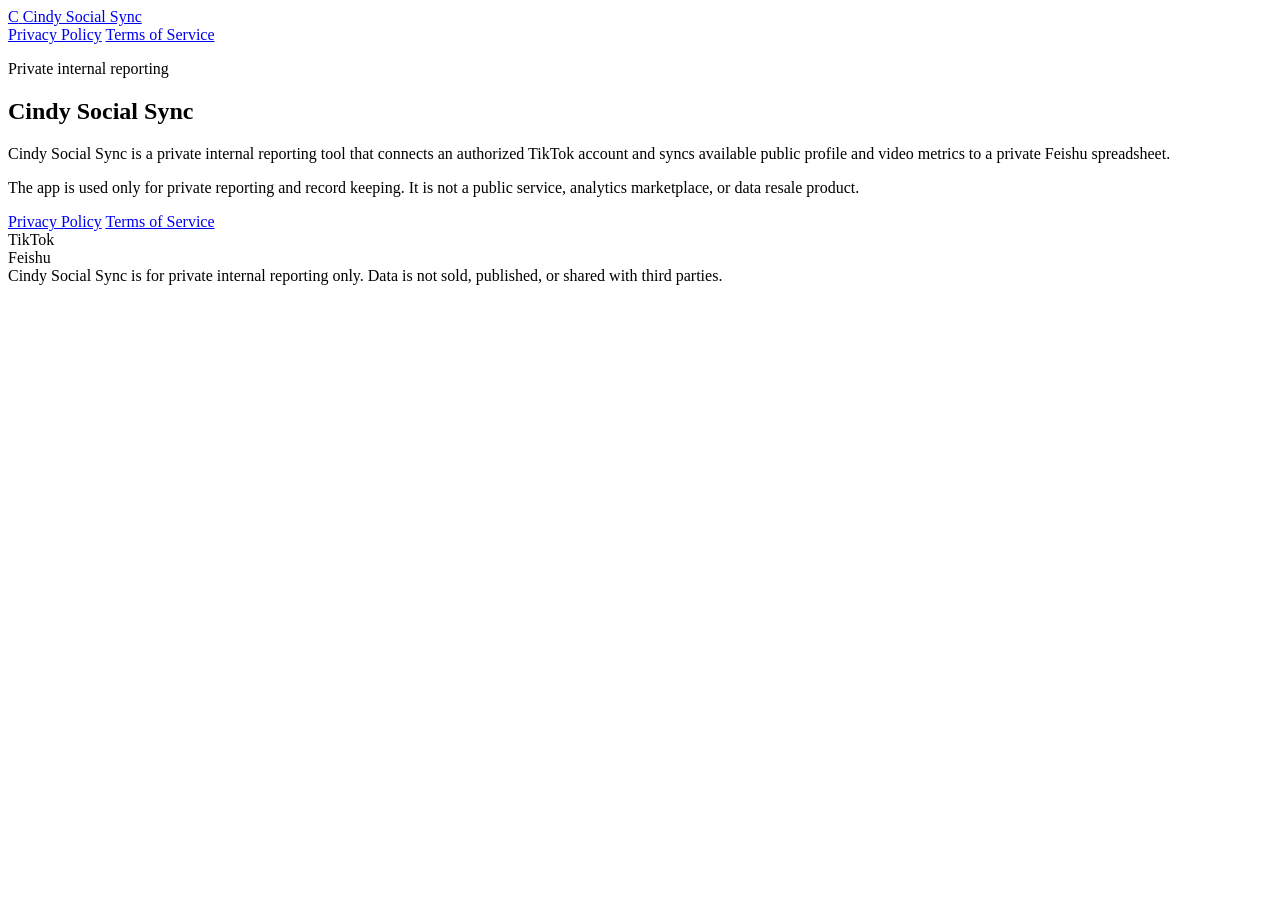
==== index.html @ c4f7c02e "Add Cindy Social Sync homepage" ====
<!doctype html>
<html lang="en">
  <head>
    <meta charset="utf-8">
    <meta name="viewport" content="width=device-width, initial-scale=1">
    <title>Cindy Social Sync</title>
    <meta name="description" content="Cindy Social Sync is a private internal reporting tool for syncing authorized TikTok public profile and video metrics to a private Feishu spreadsheet.">
    <link rel="stylesheet" href="styles.css">
  </head>
  <body>
    <header class="site-header">
      <a class="brand" href="index.html">
        <span class="brand-mark">C</span>
        <span>Cindy Social Sync</span>
      </a>
      <nav class="nav" aria-label="Legal pages">
        <a href="privacy.html">Privacy Policy</a>
        <a href="terms.html">Terms of Service</a>
      </nav>
    </header>

    <main class="hero">
      <section aria-label="Application overview">
        <p class="eyebrow">Private internal reporting</p>
        <h1>Cindy Social Sync</h1>
        <p class="lede">Cindy Social Sync is a private internal reporting tool that connects an authorized TikTok account and syncs available public profile and video metrics to a private Feishu spreadsheet.</p>
        <p>The app is used only for private reporting and record keeping. It is not a public service, analytics marketplace, or data resale product.</p>
        <div class="actions">
          <a class="button" href="privacy.html">Privacy Policy</a>
          <a class="button secondary" href="terms.html">Terms of Service</a>
        </div>
      </section>

      <div class="sync-visual" aria-hidden="true">
        <div class="node source">TikTok</div>
        <div class="flow-line"></div>
        <div class="node destination">Feishu</div>
      </div>
    </main>

    <footer class="site-footer">
      Cindy Social Sync is for private internal reporting only. Data is not sold, published, or shared with third parties.
    </footer>
  </body>
</html>
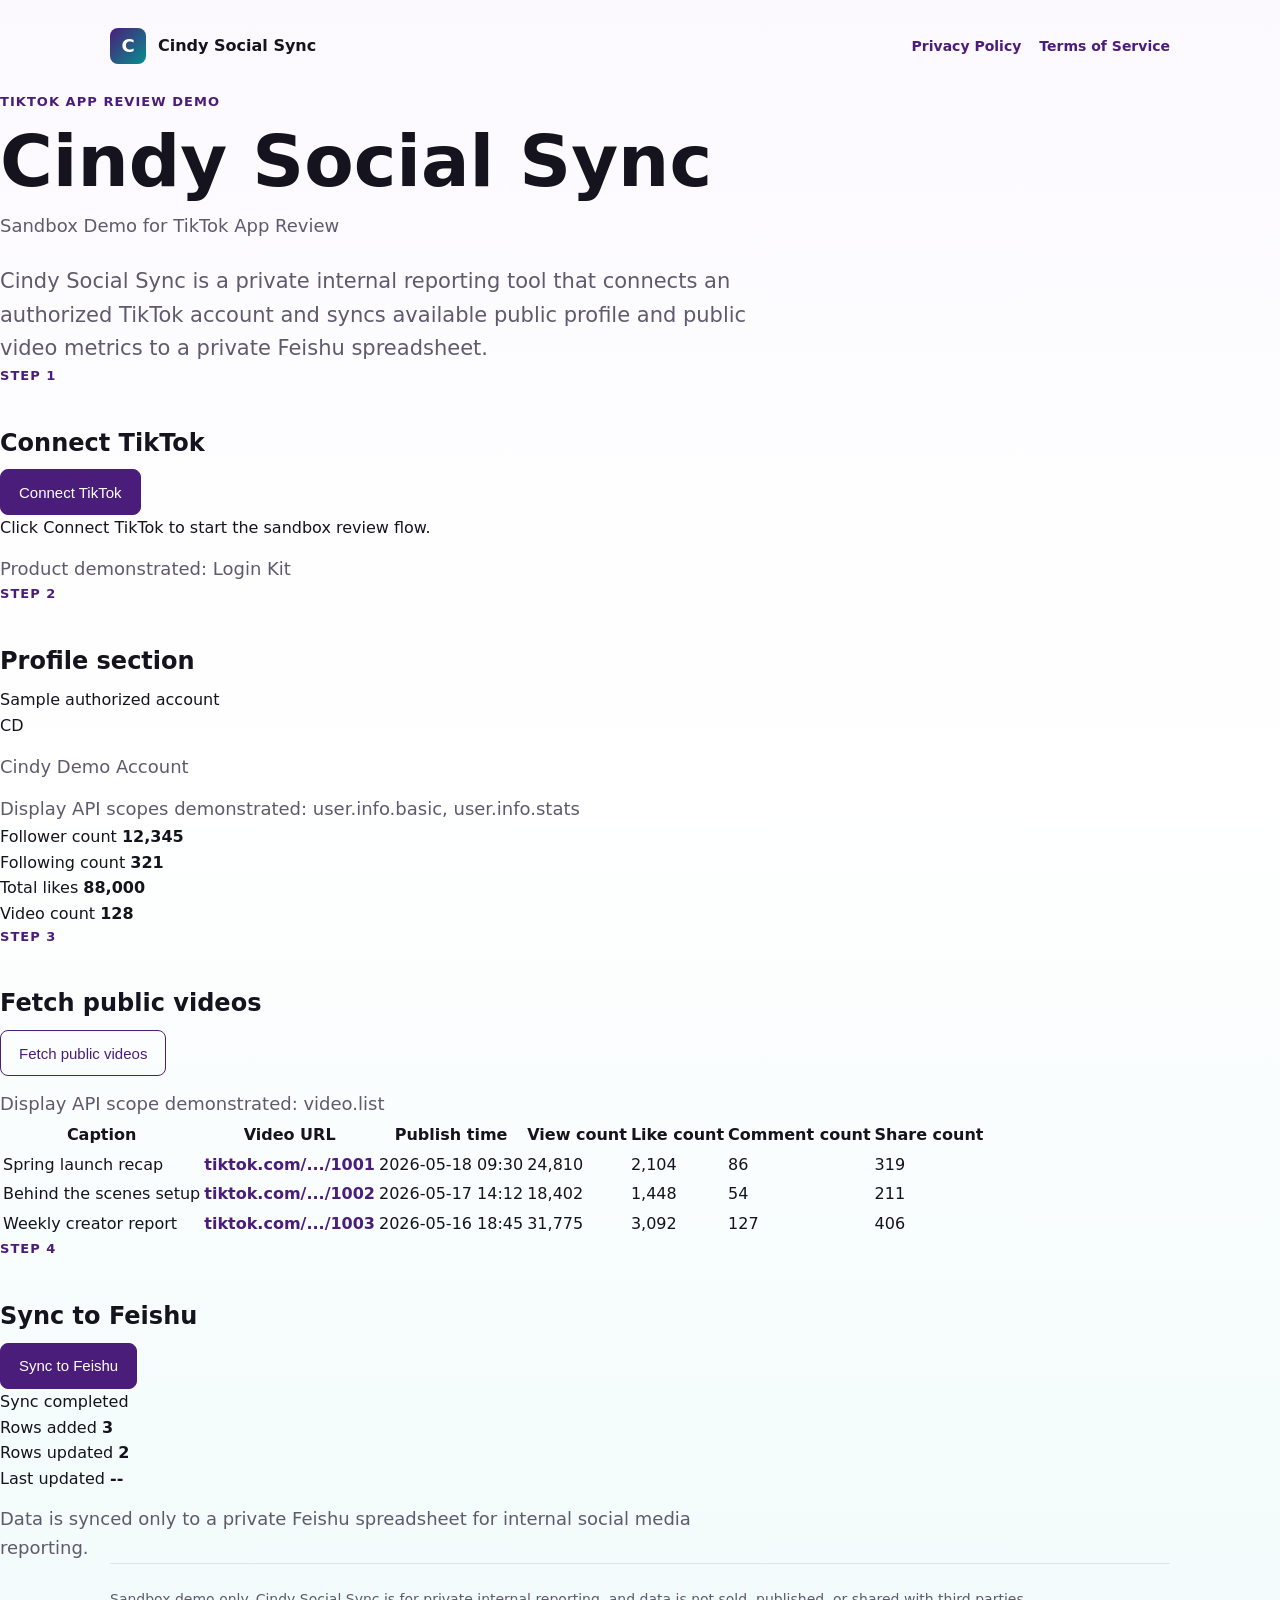
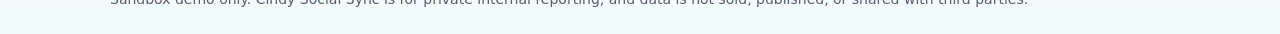
==== commit 982aa6e7: "Add TikTok app review sandbox demo flow" ====
--- a/index.html
+++ b/index.html
@@ -4,7 +4,7 @@
     <meta charset="utf-8">
     <meta name="viewport" content="width=device-width, initial-scale=1">
     <title>Cindy Social Sync</title>
-    <meta name="description" content="Cindy Social Sync is a private internal reporting tool for syncing authorized TikTok public profile and video metrics to a private Feishu spreadsheet.">
+    <meta name="description" content="Sandbox demo for the Cindy Social Sync TikTok developer app review.">
     <link rel="stylesheet" href="styles.css">
   </head>
   <body>
@@ -19,27 +19,178 @@
       </nav>
     </header>
 
-    <main class="hero">
-      <section aria-label="Application overview">
-        <p class="eyebrow">Private internal reporting</p>
+    <main class="demo-shell">
+      <section class="demo-hero" aria-label="Application overview">
+        <p class="eyebrow">TikTok app review demo</p>
         <h1>Cindy Social Sync</h1>
-        <p class="lede">Cindy Social Sync is a private internal reporting tool that connects an authorized TikTok account and syncs available public profile and video metrics to a private Feishu spreadsheet.</p>
-        <p>The app is used only for private reporting and record keeping. It is not a public service, analytics marketplace, or data resale product.</p>
-        <div class="actions">
-          <a class="button" href="privacy.html">Privacy Policy</a>
-          <a class="button secondary" href="terms.html">Terms of Service</a>
+        <p class="subtitle">Sandbox Demo for TikTok App Review</p>
+        <p class="lede">Cindy Social Sync is a private internal reporting tool that connects an authorized TikTok account and syncs available public profile and public video metrics to a private Feishu spreadsheet.</p>
+      </section>
+
+      <section class="demo-panel" aria-label="Sandbox demo flow">
+        <div class="step-header">
+          <div>
+            <p class="eyebrow">Step 1</p>
+            <h2>Connect TikTok</h2>
+          </div>
+          <button class="button" type="button" id="connectButton">Connect TikTok</button>
+        </div>
+        <div class="status-banner is-muted" id="connectStatus">Click Connect TikTok to start the sandbox review flow.</div>
+        <p class="scope-label" id="loginKitLabel">Product demonstrated: Login Kit</p>
+      </section>
+
+      <section class="demo-panel profile-section" aria-label="Sample profile data">
+        <div class="step-header">
+          <div>
+            <p class="eyebrow">Step 2</p>
+            <h2>Profile section</h2>
+          </div>
+          <span class="pill">Sample authorized account</span>
+        </div>
+        <div class="profile-card">
+          <div class="avatar-placeholder" aria-label="Avatar placeholder">CD</div>
+          <div>
+            <p class="profile-name">Cindy Demo Account</p>
+            <p class="scope-label">Display API scopes demonstrated: user.info.basic, user.info.stats</p>
+          </div>
+        </div>
+        <div class="metric-grid">
+          <div class="metric">
+            <span>Follower count</span>
+            <strong>12,345</strong>
+          </div>
+          <div class="metric">
+            <span>Following count</span>
+            <strong>321</strong>
+          </div>
+          <div class="metric">
+            <span>Total likes</span>
+            <strong>88,000</strong>
+          </div>
+          <div class="metric">
+            <span>Video count</span>
+            <strong>128</strong>
+          </div>
         </div>
       </section>
 
-      <div class="sync-visual" aria-hidden="true">
-        <div class="node source">TikTok</div>
-        <div class="flow-line"></div>
-        <div class="node destination">Feishu</div>
-      </div>
+      <section class="demo-panel" aria-label="Public videos demo">
+        <div class="step-header">
+          <div>
+            <p class="eyebrow">Step 3</p>
+            <h2>Fetch public videos</h2>
+          </div>
+          <button class="button secondary" type="button" id="videosButton">Fetch public videos</button>
+        </div>
+        <p class="scope-label">Display API scope demonstrated: video.list</p>
+        <div class="table-wrap is-hidden" id="videosTableWrap">
+          <table>
+            <thead>
+              <tr>
+                <th>Caption</th>
+                <th>Video URL</th>
+                <th>Publish time</th>
+                <th>View count</th>
+                <th>Like count</th>
+                <th>Comment count</th>
+                <th>Share count</th>
+              </tr>
+            </thead>
+            <tbody>
+              <tr>
+                <td>Spring launch recap</td>
+                <td><a href="https://www.tiktok.com/@cindy.demo/video/1001">tiktok.com/.../1001</a></td>
+                <td>2026-05-18 09:30</td>
+                <td>24,810</td>
+                <td>2,104</td>
+                <td>86</td>
+                <td>319</td>
+              </tr>
+              <tr>
+                <td>Behind the scenes setup</td>
+                <td><a href="https://www.tiktok.com/@cindy.demo/video/1002">tiktok.com/.../1002</a></td>
+                <td>2026-05-17 14:12</td>
+                <td>18,402</td>
+                <td>1,448</td>
+                <td>54</td>
+                <td>211</td>
+              </tr>
+              <tr>
+                <td>Weekly creator report</td>
+                <td><a href="https://www.tiktok.com/@cindy.demo/video/1003">tiktok.com/.../1003</a></td>
+                <td>2026-05-16 18:45</td>
+                <td>31,775</td>
+                <td>3,092</td>
+                <td>127</td>
+                <td>406</td>
+              </tr>
+            </tbody>
+          </table>
+        </div>
+      </section>
+
+      <section class="demo-panel" aria-label="Feishu sync demo">
+        <div class="step-header">
+          <div>
+            <p class="eyebrow">Step 4</p>
+            <h2>Sync to Feishu</h2>
+          </div>
+          <button class="button" type="button" id="syncButton">Sync to Feishu</button>
+        </div>
+        <div class="sync-result is-hidden" id="syncResult">
+          <div class="status-banner">Sync completed</div>
+          <div class="metric-grid compact">
+            <div class="metric">
+              <span>Rows added</span>
+              <strong>3</strong>
+            </div>
+            <div class="metric">
+              <span>Rows updated</span>
+              <strong>2</strong>
+            </div>
+            <div class="metric wide">
+              <span>Last updated</span>
+              <strong id="lastUpdated">--</strong>
+            </div>
+          </div>
+        </div>
+        <p class="scope-label">Data is synced only to a private Feishu spreadsheet for internal social media reporting.</p>
+      </section>
     </main>
 
     <footer class="site-footer">
-      Cindy Social Sync is for private internal reporting only. Data is not sold, published, or shared with third parties.
+      Sandbox demo only. Cindy Social Sync is for private internal reporting, and data is not sold, published, or shared with third parties.
     </footer>
+
+    <script>
+      const connectButton = document.querySelector('#connectButton');
+      const connectStatus = document.querySelector('#connectStatus');
+      const videosButton = document.querySelector('#videosButton');
+      const videosTableWrap = document.querySelector('#videosTableWrap');
+      const syncButton = document.querySelector('#syncButton');
+      const syncResult = document.querySelector('#syncResult');
+      const lastUpdated = document.querySelector('#lastUpdated');
+
+      connectButton.addEventListener('click', () => {
+        connectStatus.classList.remove('is-muted');
+        connectStatus.textContent = 'Sandbox demo: TikTok account connected through Login Kit';
+      });
+
+      videosButton.addEventListener('click', () => {
+        videosTableWrap.classList.remove('is-hidden');
+      });
+
+      syncButton.addEventListener('click', () => {
+        const now = new Date();
+        lastUpdated.textContent = now.toLocaleString([], {
+          year: 'numeric',
+          month: 'short',
+          day: 'numeric',
+          hour: '2-digit',
+          minute: '2-digit',
+        });
+        syncResult.classList.remove('is-hidden');
+      });
+    </script>
   </body>
 </html>
--- a/styles.css
+++ b/styles.css
@@ -0,0 +1,272 @@
+:root {
+  color-scheme: light;
+  --ink: #15131d;
+  --muted: #5f5a6d;
+  --line: #e6e0ee;
+  --surface: #ffffff;
+  --soft: #f8f4fc;
+  --accent: #4b1d7a;
+  --teal: #078f8f;
+}
+
+* {
+  box-sizing: border-box;
+}
+
+body {
+  margin: 0;
+  min-height: 100vh;
+  color: var(--ink);
+  background: linear-gradient(180deg, #fbf9fe 0%, #ffffff 48%, #f2fbfb 100%);
+  font-family: Inter, ui-sans-serif, system-ui, -apple-system, BlinkMacSystemFont, "Segoe UI", sans-serif;
+  line-height: 1.6;
+}
+
+a {
+  color: var(--accent);
+  font-weight: 700;
+  text-decoration: none;
+}
+
+a:hover {
+  text-decoration: underline;
+}
+
+.site-header,
+.hero,
+.content,
+.site-footer {
+  width: min(100% - 48px, 1060px);
+  margin: 0 auto;
+}
+
+.site-header {
+  display: flex;
+  align-items: center;
+  justify-content: space-between;
+  gap: 24px;
+  padding: 28px 0;
+}
+
+.brand {
+  display: inline-flex;
+  align-items: center;
+  gap: 12px;
+  color: var(--ink);
+  font-weight: 800;
+}
+
+.brand-mark {
+  display: grid;
+  width: 36px;
+  height: 36px;
+  place-items: center;
+  border-radius: 8px;
+  color: #fff;
+  background: linear-gradient(135deg, var(--accent), var(--teal));
+  font-size: 18px;
+}
+
+.nav {
+  display: flex;
+  gap: 18px;
+  font-size: 14px;
+}
+
+.hero {
+  display: grid;
+  grid-template-columns: minmax(0, 1.1fr) minmax(280px, 0.9fr);
+  gap: 52px;
+  align-items: center;
+  padding: 58px 0 90px;
+}
+
+.eyebrow {
+  margin: 0 0 12px;
+  color: var(--accent);
+  font-size: 13px;
+  font-weight: 800;
+  letter-spacing: 0.08em;
+  text-transform: uppercase;
+}
+
+h1 {
+  max-width: 760px;
+  margin: 0;
+  font-size: clamp(38px, 7vw, 72px);
+  line-height: 1.02;
+  letter-spacing: 0;
+}
+
+h2 {
+  margin: 42px 0 12px;
+  font-size: 24px;
+  line-height: 1.2;
+}
+
+p {
+  max-width: 780px;
+  margin: 14px 0 0;
+  color: var(--muted);
+  font-size: 18px;
+}
+
+.lede {
+  margin-top: 24px;
+  font-size: 21px;
+}
+
+.actions {
+  display: flex;
+  flex-wrap: wrap;
+  gap: 14px;
+  margin-top: 32px;
+}
+
+.button {
+  display: inline-flex;
+  align-items: center;
+  justify-content: center;
+  min-height: 46px;
+  padding: 0 18px;
+  border: 1px solid var(--accent);
+  border-radius: 8px;
+  background: var(--accent);
+  color: #fff;
+  font-size: 15px;
+}
+
+.button.secondary {
+  background: transparent;
+  color: var(--accent);
+}
+
+.sync-visual {
+  position: relative;
+  min-height: 360px;
+  border: 1px solid var(--line);
+  border-radius: 8px;
+  background:
+    radial-gradient(circle at 22% 28%, rgba(7, 143, 143, 0.16), transparent 24%),
+    radial-gradient(circle at 80% 70%, rgba(75, 29, 122, 0.16), transparent 28%),
+    var(--surface);
+  overflow: hidden;
+}
+
+.node {
+  position: absolute;
+  display: grid;
+  place-items: center;
+  width: 128px;
+  height: 128px;
+  border: 1px solid var(--line);
+  border-radius: 8px;
+  background: #fff;
+  box-shadow: 0 22px 60px rgba(55, 31, 84, 0.12);
+  color: var(--ink);
+  font-weight: 800;
+}
+
+.node.source {
+  top: 54px;
+  left: 42px;
+}
+
+.node.destination {
+  right: 42px;
+  bottom: 54px;
+}
+
+.flow-line {
+  position: absolute;
+  top: 176px;
+  left: 154px;
+  width: calc(100% - 308px);
+  height: 3px;
+  background: linear-gradient(90deg, var(--accent), var(--teal));
+}
+
+.flow-line::after {
+  content: "";
+  position: absolute;
+  right: -1px;
+  top: -6px;
+  width: 14px;
+  height: 14px;
+  border-top: 3px solid var(--teal);
+  border-right: 3px solid var(--teal);
+  transform: rotate(45deg);
+}
+
+.content {
+  max-width: 860px;
+  padding: 38px 0 88px;
+}
+
+.content h1 {
+  font-size: clamp(34px, 5vw, 54px);
+}
+
+.meta {
+  color: var(--muted);
+  font-size: 15px;
+}
+
+ul {
+  margin: 16px 0 0;
+  padding-left: 22px;
+  color: var(--muted);
+  font-size: 18px;
+}
+
+li + li {
+  margin-top: 10px;
+}
+
+.site-footer {
+  padding: 24px 0;
+  border-top: 1px solid var(--line);
+  color: var(--muted);
+  font-size: 14px;
+}
+
+@media (max-width: 780px) {
+  .site-header,
+  .hero,
+  .content,
+  .site-footer {
+    width: min(100% - 32px, 1060px);
+  }
+
+  .site-header {
+    align-items: flex-start;
+    flex-direction: column;
+  }
+
+  .hero {
+    grid-template-columns: 1fr;
+    padding-top: 32px;
+  }
+
+  .sync-visual {
+    min-height: 280px;
+  }
+
+  .node {
+    width: 106px;
+    height: 106px;
+  }
+
+  .node.source {
+    left: 24px;
+  }
+
+  .node.destination {
+    right: 24px;
+  }
+
+  .flow-line {
+    left: 118px;
+    width: calc(100% - 236px);
+  }
+}
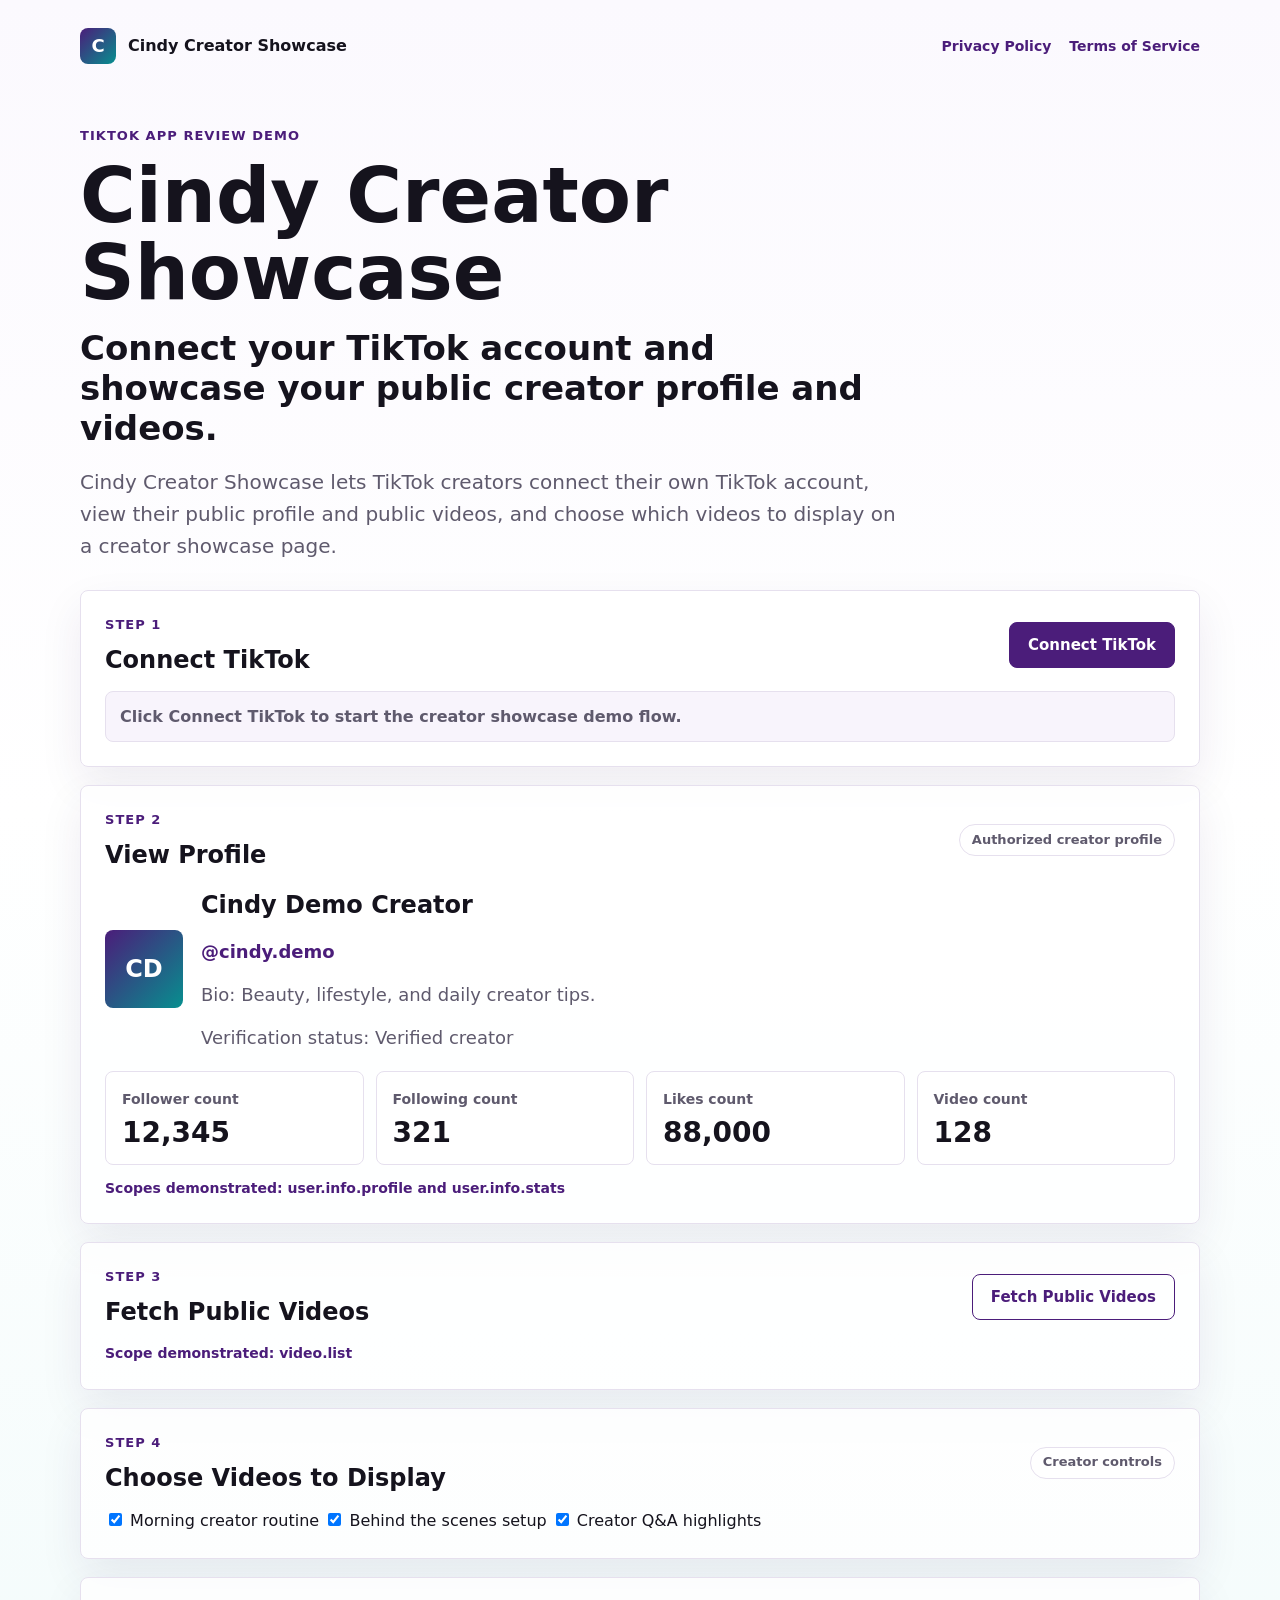
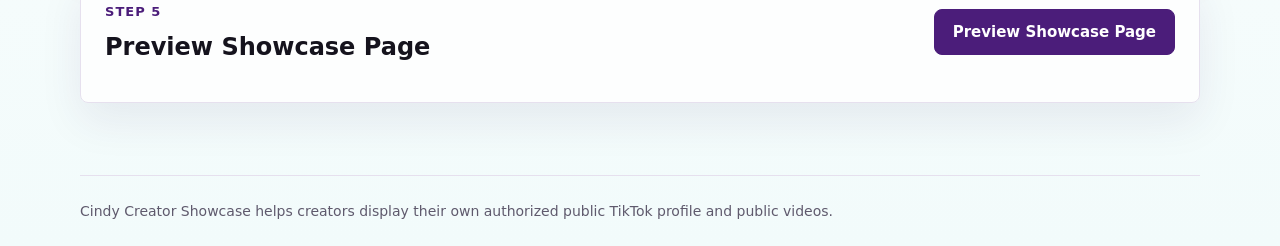
==== commit ae235b3a: "Reposition app as creator showcase" ====
--- a/index.html
+++ b/index.html
@@ -3,15 +3,15 @@
   <head>
     <meta charset="utf-8">
     <meta name="viewport" content="width=device-width, initial-scale=1">
-    <title>Cindy Social Sync</title>
-    <meta name="description" content="Sandbox demo for the Cindy Social Sync TikTok developer app review.">
+    <title>Cindy Creator Showcase</title>
+    <meta name="description" content="Cindy Creator Showcase lets TikTok creators connect their account, view public creator data, and choose public videos to display.">
     <link rel="stylesheet" href="styles.css">
   </head>
   <body>
     <header class="site-header">
       <a class="brand" href="index.html">
         <span class="brand-mark">C</span>
-        <span>Cindy Social Sync</span>
+        <span>Cindy Creator Showcase</span>
       </a>
       <nav class="nav" aria-label="Legal pages">
         <a href="privacy.html">Privacy Policy</a>
@@ -22,12 +22,12 @@
     <main class="demo-shell">
       <section class="demo-hero" aria-label="Application overview">
         <p class="eyebrow">TikTok app review demo</p>
-        <h1>Cindy Social Sync</h1>
-        <p class="subtitle">Sandbox Demo for TikTok App Review</p>
-        <p class="lede">Cindy Social Sync is a private internal reporting tool that connects an authorized TikTok account and syncs available public profile and public video metrics to a private Feishu spreadsheet.</p>
-      </section>
-
-      <section class="demo-panel" aria-label="Sandbox demo flow">
+        <h1>Cindy Creator Showcase</h1>
+        <p class="subtitle">Connect your TikTok account and showcase your public creator profile and videos.</p>
+        <p class="lede">Cindy Creator Showcase lets TikTok creators connect their own TikTok account, view their public profile and public videos, and choose which videos to display on a creator showcase page.</p>
+      </section>
+
+      <section class="demo-panel" aria-label="Connect TikTok demo">
         <div class="step-header">
           <div>
             <p class="eyebrow">Step 1</p>
@@ -35,23 +35,24 @@
           </div>
           <button class="button" type="button" id="connectButton">Connect TikTok</button>
         </div>
-        <div class="status-banner is-muted" id="connectStatus">Click Connect TikTok to start the sandbox review flow.</div>
-        <p class="scope-label" id="loginKitLabel">Product demonstrated: Login Kit</p>
-      </section>
-
-      <section class="demo-panel profile-section" aria-label="Sample profile data">
+        <div class="status-banner is-muted" id="connectStatus">Click Connect TikTok to start the creator showcase demo flow.</div>
+      </section>
+
+      <section class="demo-panel profile-section" aria-label="Authorized user profile data">
         <div class="step-header">
           <div>
             <p class="eyebrow">Step 2</p>
-            <h2>Profile section</h2>
-          </div>
-          <span class="pill">Sample authorized account</span>
+            <h2>View Profile</h2>
+          </div>
+          <span class="pill">Authorized creator profile</span>
         </div>
         <div class="profile-card">
           <div class="avatar-placeholder" aria-label="Avatar placeholder">CD</div>
           <div>
-            <p class="profile-name">Cindy Demo Account</p>
-            <p class="scope-label">Display API scopes demonstrated: user.info.basic, user.info.stats</p>
+            <p class="profile-name">Cindy Demo Creator</p>
+            <p class="profile-detail"><a href="https://www.tiktok.com/@cindy.demo">@cindy.demo</a></p>
+            <p class="profile-detail">Bio: Beauty, lifestyle, and daily creator tips.</p>
+            <p class="profile-detail">Verification status: Verified creator</p>
           </div>
         </div>
         <div class="metric-grid">
@@ -64,7 +65,7 @@
             <strong>321</strong>
           </div>
           <div class="metric">
-            <span>Total likes</span>
+            <span>Likes count</span>
             <strong>88,000</strong>
           </div>
           <div class="metric">
@@ -72,17 +73,18 @@
             <strong>128</strong>
           </div>
         </div>
+        <p class="scope-label">Scopes demonstrated: user.info.profile and user.info.stats</p>
       </section>
 
       <section class="demo-panel" aria-label="Public videos demo">
         <div class="step-header">
           <div>
             <p class="eyebrow">Step 3</p>
-            <h2>Fetch public videos</h2>
-          </div>
-          <button class="button secondary" type="button" id="videosButton">Fetch public videos</button>
-        </div>
-        <p class="scope-label">Display API scope demonstrated: video.list</p>
+            <h2>Fetch Public Videos</h2>
+          </div>
+          <button class="button secondary" type="button" id="videosButton">Fetch Public Videos</button>
+        </div>
+        <p class="scope-label">Scope demonstrated: video.list</p>
         <div class="table-wrap is-hidden" id="videosTableWrap">
           <table>
             <thead>
@@ -98,8 +100,8 @@
             </thead>
             <tbody>
               <tr>
-                <td>Spring launch recap</td>
-                <td><a href="https://www.tiktok.com/@cindy.demo/video/1001">tiktok.com/.../1001</a></td>
+                <td>Morning creator routine</td>
+                <td><a href="https://www.tiktok.com/@cindy.demo/video/1001">tiktok.com/@cindy.demo/video/1001</a></td>
                 <td>2026-05-18 09:30</td>
                 <td>24,810</td>
                 <td>2,104</td>
@@ -108,7 +110,7 @@
               </tr>
               <tr>
                 <td>Behind the scenes setup</td>
-                <td><a href="https://www.tiktok.com/@cindy.demo/video/1002">tiktok.com/.../1002</a></td>
+                <td><a href="https://www.tiktok.com/@cindy.demo/video/1002">tiktok.com/@cindy.demo/video/1002</a></td>
                 <td>2026-05-17 14:12</td>
                 <td>18,402</td>
                 <td>1,448</td>
@@ -116,8 +118,8 @@
                 <td>211</td>
               </tr>
               <tr>
-                <td>Weekly creator report</td>
-                <td><a href="https://www.tiktok.com/@cindy.demo/video/1003">tiktok.com/.../1003</a></td>
+                <td>Creator Q&amp;A highlights</td>
+                <td><a href="https://www.tiktok.com/@cindy.demo/video/1003">tiktok.com/@cindy.demo/video/1003</a></td>
                 <td>2026-05-16 18:45</td>
                 <td>31,775</td>
                 <td>3,092</td>
@@ -129,37 +131,53 @@
         </div>
       </section>
 
-      <section class="demo-panel" aria-label="Feishu sync demo">
+      <section class="demo-panel" aria-label="Select videos to display">
         <div class="step-header">
           <div>
             <p class="eyebrow">Step 4</p>
-            <h2>Sync to Feishu</h2>
-          </div>
-          <button class="button" type="button" id="syncButton">Sync to Feishu</button>
-        </div>
-        <div class="sync-result is-hidden" id="syncResult">
-          <div class="status-banner">Sync completed</div>
-          <div class="metric-grid compact">
-            <div class="metric">
-              <span>Rows added</span>
-              <strong>3</strong>
+            <h2>Choose Videos to Display</h2>
+          </div>
+          <span class="pill">Creator controls</span>
+        </div>
+        <div class="video-chooser" id="videoChooser">
+          <label class="video-option">
+            <input type="checkbox" data-video="routine" checked>
+            <span>Morning creator routine</span>
+          </label>
+          <label class="video-option">
+            <input type="checkbox" data-video="setup" checked>
+            <span>Behind the scenes setup</span>
+          </label>
+          <label class="video-option">
+            <input type="checkbox" data-video="qa" checked>
+            <span>Creator Q&amp;A highlights</span>
+          </label>
+        </div>
+      </section>
+
+      <section class="demo-panel" aria-label="Creator showcase preview">
+        <div class="step-header">
+          <div>
+            <p class="eyebrow">Step 5</p>
+            <h2>Preview Showcase Page</h2>
+          </div>
+          <button class="button" type="button" id="previewButton">Preview Showcase Page</button>
+        </div>
+        <div class="showcase-preview is-hidden" id="showcasePreview">
+          <div class="showcase-header">
+            <div class="avatar-placeholder small" aria-label="Avatar placeholder">CD</div>
+            <div>
+              <h3>Cindy Demo Creator</h3>
+              <p>Beauty, lifestyle, and daily creator tips.</p>
             </div>
-            <div class="metric">
-              <span>Rows updated</span>
-              <strong>2</strong>
-            </div>
-            <div class="metric wide">
-              <span>Last updated</span>
-              <strong id="lastUpdated">--</strong>
-            </div>
-          </div>
-        </div>
-        <p class="scope-label">Data is synced only to a private Feishu spreadsheet for internal social media reporting.</p>
+          </div>
+          <div class="showcase-grid" id="showcaseGrid"></div>
+        </div>
       </section>
     </main>
 
     <footer class="site-footer">
-      Sandbox demo only. Cindy Social Sync is for private internal reporting, and data is not sold, published, or shared with third parties.
+      Cindy Creator Showcase helps creators display their own authorized public TikTok profile and public videos.
     </footer>
 
     <script>
@@ -167,29 +185,72 @@
       const connectStatus = document.querySelector('#connectStatus');
       const videosButton = document.querySelector('#videosButton');
       const videosTableWrap = document.querySelector('#videosTableWrap');
-      const syncButton = document.querySelector('#syncButton');
-      const syncResult = document.querySelector('#syncResult');
-      const lastUpdated = document.querySelector('#lastUpdated');
+      const previewButton = document.querySelector('#previewButton');
+      const showcasePreview = document.querySelector('#showcasePreview');
+      const showcaseGrid = document.querySelector('#showcaseGrid');
+      const videoChooser = document.querySelector('#videoChooser');
+
+      const videos = {
+        routine: {
+          title: 'Morning creator routine',
+          stats: '24,810 views',
+          url: 'https://www.tiktok.com/@cindy.demo/video/1001',
+        },
+        setup: {
+          title: 'Behind the scenes setup',
+          stats: '18,402 views',
+          url: 'https://www.tiktok.com/@cindy.demo/video/1002',
+        },
+        qa: {
+          title: 'Creator Q&A highlights',
+          stats: '31,775 views',
+          url: 'https://www.tiktok.com/@cindy.demo/video/1003',
+        },
+      };
+
+      function renderShowcase() {
+        const selected = [...videoChooser.querySelectorAll('input:checked')].map((input) => input.dataset.video);
+        showcaseGrid.innerHTML = '';
+
+        selected.forEach((id) => {
+          const video = videos[id];
+          const card = document.createElement('article');
+          card.className = 'showcase-card';
+          card.innerHTML = `
+            <div class="video-thumb">${video.title.charAt(0)}</div>
+            <h4>${video.title}</h4>
+            <p>${video.stats}</p>
+            <a href="${video.url}">View on TikTok</a>
+          `;
+          showcaseGrid.appendChild(card);
+        });
+
+        if (selected.length === 0) {
+          const empty = document.createElement('p');
+          empty.className = 'empty-state';
+          empty.textContent = 'No videos selected for the showcase preview.';
+          showcaseGrid.appendChild(empty);
+        }
+      }
 
       connectButton.addEventListener('click', () => {
         connectStatus.classList.remove('is-muted');
-        connectStatus.textContent = 'Sandbox demo: TikTok account connected through Login Kit';
+        connectStatus.textContent = 'User connects their own TikTok account through Login Kit.';
       });
 
       videosButton.addEventListener('click', () => {
         videosTableWrap.classList.remove('is-hidden');
       });
 
-      syncButton.addEventListener('click', () => {
-        const now = new Date();
-        lastUpdated.textContent = now.toLocaleString([], {
-          year: 'numeric',
-          month: 'short',
-          day: 'numeric',
-          hour: '2-digit',
-          minute: '2-digit',
-        });
-        syncResult.classList.remove('is-hidden');
+      previewButton.addEventListener('click', () => {
+        renderShowcase();
+        showcasePreview.classList.remove('is-hidden');
+      });
+
+      videoChooser.addEventListener('change', () => {
+        if (!showcasePreview.classList.contains('is-hidden')) {
+          renderShowcase();
+        }
       });
     </script>
   </body>
--- a/styles.css
+++ b/styles.css
@@ -7,6 +7,8 @@
   --soft: #f8f4fc;
   --accent: #4b1d7a;
   --teal: #078f8f;
+  --success: #0f7a45;
+  --success-soft: #eaf8f0;
 }
 
 * {
@@ -17,7 +19,7 @@
   margin: 0;
   min-height: 100vh;
   color: var(--ink);
-  background: linear-gradient(180deg, #fbf9fe 0%, #ffffff 48%, #f2fbfb 100%);
+  background: linear-gradient(180deg, #fbf9fe 0%, #ffffff 44%, #f2fbfb 100%);
   font-family: Inter, ui-sans-serif, system-ui, -apple-system, BlinkMacSystemFont, "Segoe UI", sans-serif;
   line-height: 1.6;
 }
@@ -33,10 +35,10 @@
 }
 
 .site-header,
-.hero,
+.demo-shell,
 .content,
 .site-footer {
-  width: min(100% - 48px, 1060px);
+  width: min(100% - 48px, 1120px);
   margin: 0 auto;
 }
 
@@ -73,16 +75,19 @@
   font-size: 14px;
 }
 
-.hero {
+.demo-shell {
   display: grid;
-  grid-template-columns: minmax(0, 1.1fr) minmax(280px, 0.9fr);
-  gap: 52px;
-  align-items: center;
-  padding: 58px 0 90px;
+  gap: 18px;
+  padding: 34px 0 72px;
+}
+
+.demo-hero {
+  max-width: 860px;
+  padding-bottom: 10px;
 }
 
 .eyebrow {
-  margin: 0 0 12px;
+  margin: 0 0 10px;
   color: var(--accent);
   font-size: 13px;
   font-weight: 800;
@@ -93,34 +98,51 @@
 h1 {
   max-width: 760px;
   margin: 0;
-  font-size: clamp(38px, 7vw, 72px);
+  font-size: clamp(42px, 7vw, 76px);
   line-height: 1.02;
   letter-spacing: 0;
 }
 
 h2 {
-  margin: 42px 0 12px;
+  margin: 0;
   font-size: 24px;
   line-height: 1.2;
 }
 
 p {
-  max-width: 780px;
+  max-width: 820px;
   margin: 14px 0 0;
   color: var(--muted);
   font-size: 18px;
 }
 
+.subtitle {
+  margin-top: 16px;
+  color: var(--ink);
+  font-size: clamp(24px, 3vw, 34px);
+  font-weight: 800;
+  line-height: 1.18;
+}
+
 .lede {
-  margin-top: 24px;
-  font-size: 21px;
-}
-
-.actions {
-  display: flex;
-  flex-wrap: wrap;
-  gap: 14px;
-  margin-top: 32px;
+  margin-top: 18px;
+  font-size: 20px;
+}
+
+.demo-panel {
+  padding: 24px;
+  border: 1px solid var(--line);
+  border-radius: 8px;
+  background: rgba(255, 255, 255, 0.84);
+  box-shadow: 0 18px 44px rgba(55, 31, 84, 0.08);
+}
+
+.step-header {
+  display: flex;
+  align-items: center;
+  justify-content: space-between;
+  gap: 18px;
+  margin-bottom: 16px;
 }
 
 .button {
@@ -133,7 +155,14 @@
   border-radius: 8px;
   background: var(--accent);
   color: #fff;
+  font: inherit;
   font-size: 15px;
+  font-weight: 800;
+  cursor: pointer;
+}
+
+.button:hover {
+  filter: brightness(1.04);
 }
 
 .button.secondary {
@@ -141,61 +170,145 @@
   color: var(--accent);
 }
 
-.sync-visual {
-  position: relative;
-  min-height: 360px;
+.status-banner {
+  display: flex;
+  align-items: center;
+  min-height: 48px;
+  padding: 12px 14px;
+  border: 1px solid rgba(15, 122, 69, 0.25);
+  border-radius: 8px;
+  background: var(--success-soft);
+  color: var(--success);
+  font-weight: 800;
+}
+
+.status-banner.is-muted {
+  border-color: var(--line);
+  background: var(--soft);
+  color: var(--muted);
+}
+
+.scope-label {
+  margin-top: 12px;
+  color: var(--accent);
+  font-size: 14px;
+  font-weight: 800;
+}
+
+.pill {
+  display: inline-flex;
+  align-items: center;
+  min-height: 32px;
+  padding: 0 12px;
   border: 1px solid var(--line);
-  border-radius: 8px;
-  background:
-    radial-gradient(circle at 22% 28%, rgba(7, 143, 143, 0.16), transparent 24%),
-    radial-gradient(circle at 80% 70%, rgba(75, 29, 122, 0.16), transparent 28%),
-    var(--surface);
-  overflow: hidden;
-}
-
-.node {
-  position: absolute;
+  border-radius: 999px;
+  color: var(--muted);
+  background: #fff;
+  font-size: 13px;
+  font-weight: 800;
+}
+
+.profile-card {
+  display: flex;
+  align-items: center;
+  gap: 18px;
+  margin: 8px 0 18px;
+}
+
+.avatar-placeholder {
   display: grid;
+  flex: 0 0 auto;
+  width: 78px;
+  height: 78px;
   place-items: center;
-  width: 128px;
-  height: 128px;
+  border-radius: 8px;
+  background: linear-gradient(135deg, var(--accent), var(--teal));
+  color: #fff;
+  font-size: 24px;
+  font-weight: 900;
+}
+
+.profile-name {
+  margin: 0;
+  color: var(--ink);
+  font-size: 24px;
+  font-weight: 900;
+}
+
+.metric-grid {
+  display: grid;
+  grid-template-columns: repeat(4, minmax(0, 1fr));
+  gap: 12px;
+}
+
+.metric-grid.compact {
+  grid-template-columns: repeat(3, minmax(0, 1fr));
+  margin-top: 12px;
+}
+
+.metric {
+  min-height: 92px;
+  padding: 16px;
   border: 1px solid var(--line);
   border-radius: 8px;
   background: #fff;
-  box-shadow: 0 22px 60px rgba(55, 31, 84, 0.12);
-  color: var(--ink);
-  font-weight: 800;
-}
-
-.node.source {
-  top: 54px;
-  left: 42px;
-}
-
-.node.destination {
-  right: 42px;
-  bottom: 54px;
-}
-
-.flow-line {
-  position: absolute;
-  top: 176px;
-  left: 154px;
-  width: calc(100% - 308px);
-  height: 3px;
-  background: linear-gradient(90deg, var(--accent), var(--teal));
-}
-
-.flow-line::after {
-  content: "";
-  position: absolute;
-  right: -1px;
-  top: -6px;
-  width: 14px;
-  height: 14px;
-  border-top: 3px solid var(--teal);
-  border-right: 3px solid var(--teal);
-  transform: rotate(45deg);
+}
+
+.metric span {
+  display: block;
+  color: var(--muted);
+  font-size: 14px;
+  font-weight: 700;
+}
+
+.metric strong {
+  display: block;
+  margin-top: 8px;
+  color: var(--ink);
+  font-size: 28px;
+  line-height: 1.05;
+}
+
+.table-wrap {
+  margin-top: 16px;
+  overflow-x: auto;
+  border: 1px solid var(--line);
+  border-radius: 8px;
+  background: #fff;
+}
+
+table {
+  width: 100%;
+  min-width: 920px;
+  border-collapse: collapse;
+  font-size: 14px;
+}
+
+th,
+td {
+  padding: 13px 14px;
+  border-bottom: 1px solid var(--line);
+  text-align: left;
+  vertical-align: top;
+}
+
+th {
+  color: var(--ink);
+  background: var(--soft);
+  font-size: 13px;
+  font-weight: 900;
+}
+
+tr:last-child td {
+  border-bottom: 0;
+}
+
+.sync-result {
+  margin-top: 4px;
+}
+
+.is-hidden {
+  display: none;
 }
 
 .content {
@@ -207,6 +320,10 @@
   font-size: clamp(34px, 5vw, 54px);
 }
 
+.content h2 {
+  margin: 42px 0 12px;
+}
+
 .meta {
   color: var(--muted);
   font-size: 15px;
@@ -230,43 +347,42 @@
   font-size: 14px;
 }
 
-@media (max-width: 780px) {
+@media (max-width: 860px) {
   .site-header,
-  .hero,
+  .demo-shell,
   .content,
   .site-footer {
-    width: min(100% - 32px, 1060px);
-  }
-
-  .site-header {
+    width: min(100% - 32px, 1120px);
+  }
+
+  .site-header,
+  .step-header {
     align-items: flex-start;
     flex-direction: column;
   }
 
-  .hero {
+  .button {
+    width: 100%;
+  }
+
+  .metric-grid,
+  .metric-grid.compact {
+    grid-template-columns: repeat(2, minmax(0, 1fr));
+  }
+
+  .metric.wide {
+    grid-column: 1 / -1;
+  }
+}
+
+@media (max-width: 520px) {
+  .metric-grid,
+  .metric-grid.compact {
     grid-template-columns: 1fr;
-    padding-top: 32px;
-  }
-
-  .sync-visual {
-    min-height: 280px;
-  }
-
-  .node {
-    width: 106px;
-    height: 106px;
-  }
-
-  .node.source {
-    left: 24px;
-  }
-
-  .node.destination {
-    right: 24px;
-  }
-
-  .flow-line {
-    left: 118px;
-    width: calc(100% - 236px);
-  }
-}
+  }
+
+  .profile-card {
+    align-items: flex-start;
+    flex-direction: column;
+  }
+}
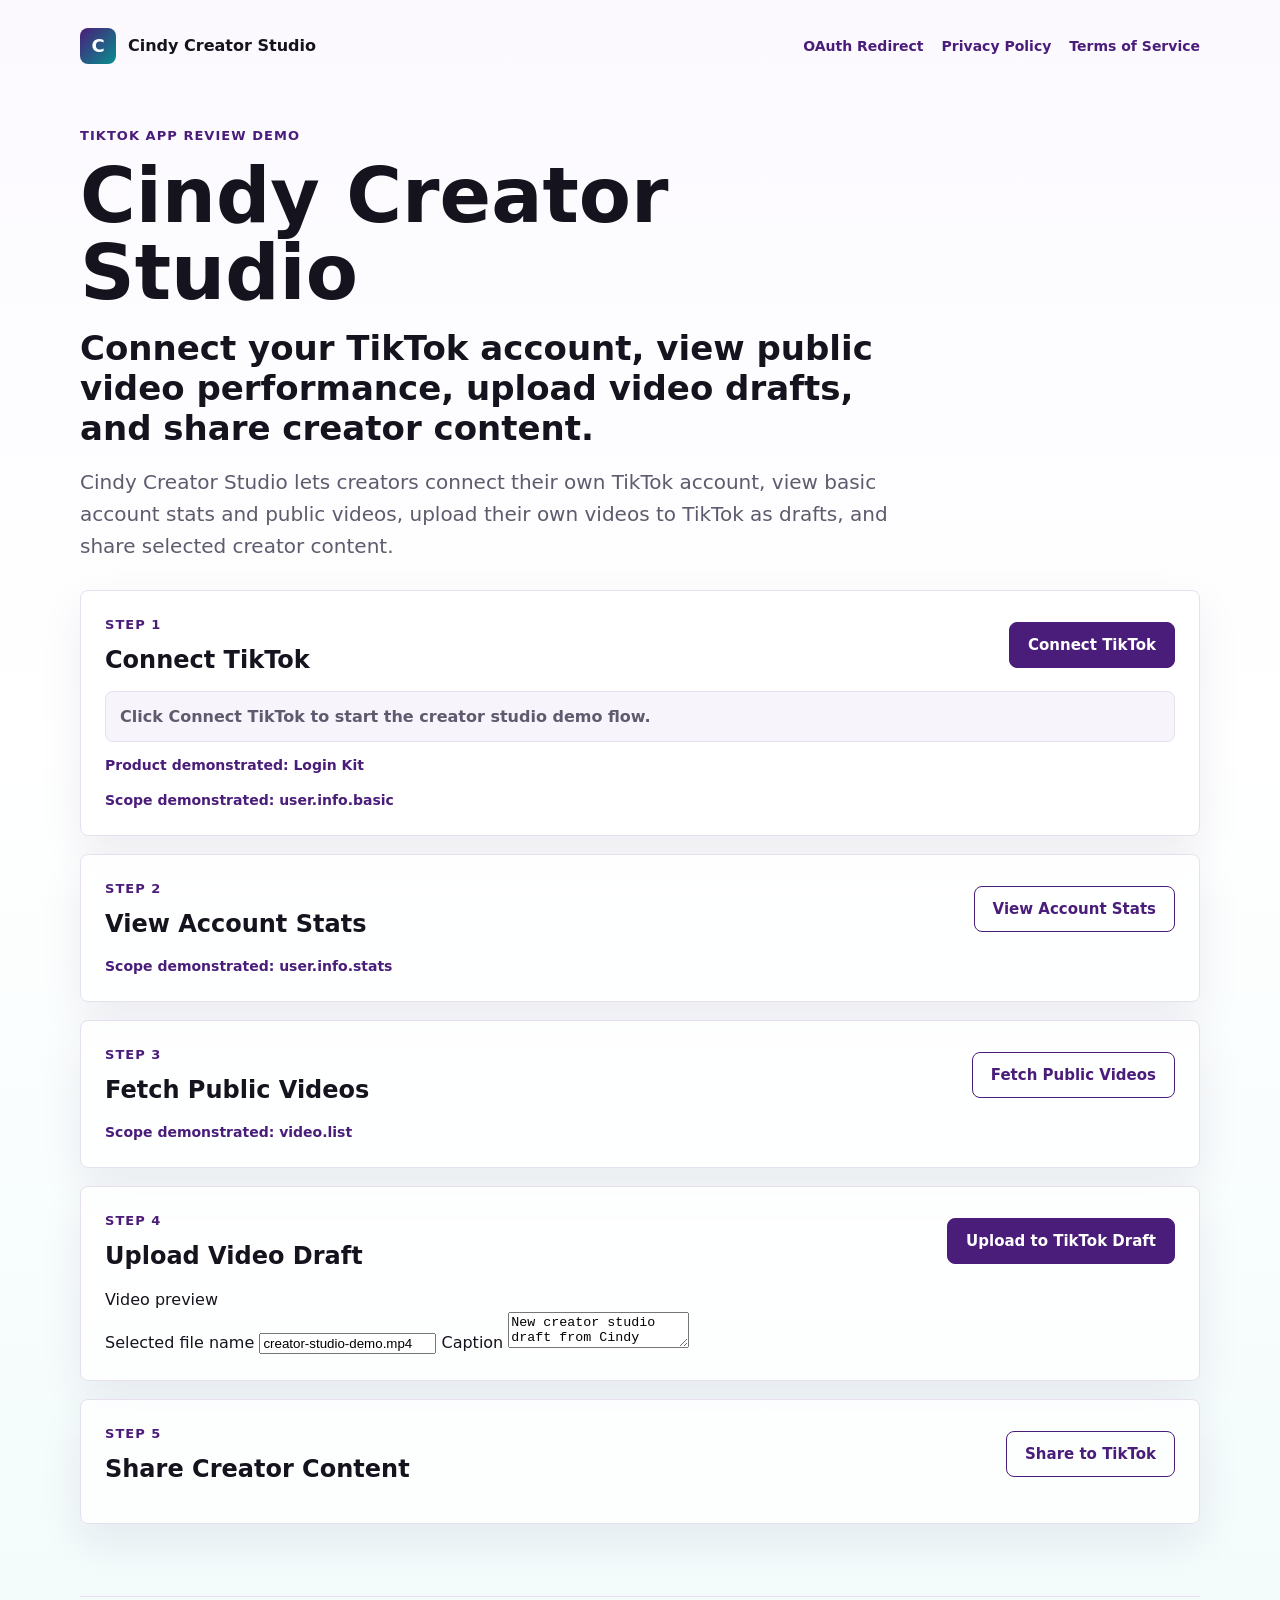
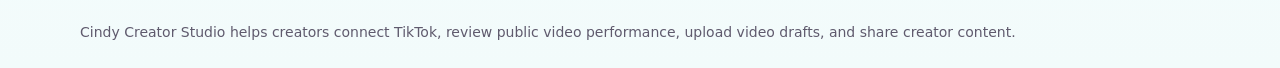
==== commit cdf06a32: "Update TikTok app review homepage scopes" ====
--- a/index.html
+++ b/index.html
@@ -3,17 +3,18 @@
   <head>
     <meta charset="utf-8">
     <meta name="viewport" content="width=device-width, initial-scale=1">
-    <title>Cindy Creator Showcase</title>
-    <meta name="description" content="Cindy Creator Showcase lets TikTok creators connect their account, view public creator data, and choose public videos to display.">
+    <title>Cindy Creator Studio</title>
+    <meta name="description" content="Cindy Creator Studio lets creators connect TikTok, view public video performance, upload video drafts, and share creator content.">
     <link rel="stylesheet" href="styles.css">
   </head>
   <body>
     <header class="site-header">
       <a class="brand" href="index.html">
         <span class="brand-mark">C</span>
-        <span>Cindy Creator Showcase</span>
+        <span>Cindy Creator Studio</span>
       </a>
-      <nav class="nav" aria-label="Legal pages">
+      <nav class="nav" aria-label="Site pages">
+        <a href="callback.html">OAuth Redirect</a>
         <a href="privacy.html">Privacy Policy</a>
         <a href="terms.html">Terms of Service</a>
       </nav>
@@ -22,9 +23,9 @@
     <main class="demo-shell">
       <section class="demo-hero" aria-label="Application overview">
         <p class="eyebrow">TikTok app review demo</p>
-        <h1>Cindy Creator Showcase</h1>
-        <p class="subtitle">Connect your TikTok account and showcase your public creator profile and videos.</p>
-        <p class="lede">Cindy Creator Showcase lets TikTok creators connect their own TikTok account, view their public profile and public videos, and choose which videos to display on a creator showcase page.</p>
+        <h1>Cindy Creator Studio</h1>
+        <p class="subtitle">Connect your TikTok account, view public video performance, upload video drafts, and share creator content.</p>
+        <p class="lede">Cindy Creator Studio lets creators connect their own TikTok account, view basic account stats and public videos, upload their own videos to TikTok as drafts, and share selected creator content.</p>
       </section>
 
       <section class="demo-panel" aria-label="Connect TikTok demo">
@@ -35,27 +36,28 @@
           </div>
           <button class="button" type="button" id="connectButton">Connect TikTok</button>
         </div>
-        <div class="status-banner is-muted" id="connectStatus">Click Connect TikTok to start the creator showcase demo flow.</div>
-      </section>
-
-      <section class="demo-panel profile-section" aria-label="Authorized user profile data">
+        <div class="status-banner is-muted" id="connectStatus">Click Connect TikTok to start the creator studio demo flow.</div>
+        <div class="profile-card compact is-hidden" id="basicProfile">
+          <div class="avatar-placeholder" aria-label="Avatar placeholder">CD</div>
+          <div>
+            <p class="profile-name">Cindy Demo Creator</p>
+            <p class="profile-detail">Display name: Cindy Demo Creator</p>
+            <p class="profile-detail">Open ID: open_id_cindy_demo_2026</p>
+          </div>
+        </div>
+        <p class="scope-label">Product demonstrated: Login Kit</p>
+        <p class="scope-label">Scope demonstrated: user.info.basic</p>
+      </section>
+
+      <section class="demo-panel" aria-label="Account stats demo">
         <div class="step-header">
           <div>
             <p class="eyebrow">Step 2</p>
-            <h2>View Profile</h2>
-          </div>
-          <span class="pill">Authorized creator profile</span>
-        </div>
-        <div class="profile-card">
-          <div class="avatar-placeholder" aria-label="Avatar placeholder">CD</div>
-          <div>
-            <p class="profile-name">Cindy Demo Creator</p>
-            <p class="profile-detail"><a href="https://www.tiktok.com/@cindy.demo">@cindy.demo</a></p>
-            <p class="profile-detail">Bio: Beauty, lifestyle, and daily creator tips.</p>
-            <p class="profile-detail">Verification status: Verified creator</p>
-          </div>
-        </div>
-        <div class="metric-grid">
+            <h2>View Account Stats</h2>
+          </div>
+          <button class="button secondary" type="button" id="statsButton">View Account Stats</button>
+        </div>
+        <div class="metric-grid is-hidden" id="statsGrid">
           <div class="metric">
             <span>Follower count</span>
             <strong>12,345</strong>
@@ -73,7 +75,7 @@
             <strong>128</strong>
           </div>
         </div>
-        <p class="scope-label">Scopes demonstrated: user.info.profile and user.info.stats</p>
+        <p class="scope-label">Scope demonstrated: user.info.stats</p>
       </section>
 
       <section class="demo-panel" aria-label="Public videos demo">
@@ -131,126 +133,83 @@
         </div>
       </section>
 
-      <section class="demo-panel" aria-label="Select videos to display">
+      <section class="demo-panel" aria-label="Upload video draft demo">
         <div class="step-header">
           <div>
             <p class="eyebrow">Step 4</p>
-            <h2>Choose Videos to Display</h2>
-          </div>
-          <span class="pill">Creator controls</span>
-        </div>
-        <div class="video-chooser" id="videoChooser">
-          <label class="video-option">
-            <input type="checkbox" data-video="routine" checked>
-            <span>Morning creator routine</span>
-          </label>
-          <label class="video-option">
-            <input type="checkbox" data-video="setup" checked>
-            <span>Behind the scenes setup</span>
-          </label>
-          <label class="video-option">
-            <input type="checkbox" data-video="qa" checked>
-            <span>Creator Q&amp;A highlights</span>
-          </label>
-        </div>
-      </section>
-
-      <section class="demo-panel" aria-label="Creator showcase preview">
+            <h2>Upload Video Draft</h2>
+          </div>
+          <button class="button" type="button" id="uploadButton">Upload to TikTok Draft</button>
+        </div>
+        <div class="upload-demo">
+          <div class="video-preview-placeholder">Video preview</div>
+          <div>
+            <label class="field-label" for="mockFile">Selected file name</label>
+            <input class="text-input" id="mockFile" type="text" value="creator-studio-demo.mp4">
+            <label class="field-label" for="captionField">Caption</label>
+            <textarea class="text-input caption-input" id="captionField">New creator studio draft from Cindy Creator Studio.</textarea>
+          </div>
+        </div>
+        <div class="status-stack is-hidden" id="uploadResult">
+          <div class="status-banner">Product demonstrated: Content Posting API</div>
+          <div class="status-banner">Scope demonstrated: video.upload</div>
+          <div class="status-banner">Video uploaded to TikTok as a draft.</div>
+          <div class="status-banner">The creator continues editing and publishing inside TikTok.</div>
+        </div>
+      </section>
+
+      <section class="demo-panel" aria-label="Share Kit demo">
         <div class="step-header">
           <div>
             <p class="eyebrow">Step 5</p>
-            <h2>Preview Showcase Page</h2>
-          </div>
-          <button class="button" type="button" id="previewButton">Preview Showcase Page</button>
-        </div>
-        <div class="showcase-preview is-hidden" id="showcasePreview">
-          <div class="showcase-header">
-            <div class="avatar-placeholder small" aria-label="Avatar placeholder">CD</div>
-            <div>
-              <h3>Cindy Demo Creator</h3>
-              <p>Beauty, lifestyle, and daily creator tips.</p>
-            </div>
-          </div>
-          <div class="showcase-grid" id="showcaseGrid"></div>
+            <h2>Share Creator Content</h2>
+          </div>
+          <button class="button secondary" type="button" id="shareButton">Share to TikTok</button>
+        </div>
+        <div class="status-stack is-hidden" id="shareResult">
+          <div class="status-banner">Product demonstrated: Share Kit</div>
+          <div class="status-banner">Share Kit opens TikTok so the creator can share selected content.</div>
         </div>
       </section>
     </main>
 
     <footer class="site-footer">
-      Cindy Creator Showcase helps creators display their own authorized public TikTok profile and public videos.
+      Cindy Creator Studio helps creators connect TikTok, review public video performance, upload video drafts, and share creator content.
     </footer>
 
     <script>
       const connectButton = document.querySelector('#connectButton');
       const connectStatus = document.querySelector('#connectStatus');
+      const basicProfile = document.querySelector('#basicProfile');
+      const statsButton = document.querySelector('#statsButton');
+      const statsGrid = document.querySelector('#statsGrid');
       const videosButton = document.querySelector('#videosButton');
       const videosTableWrap = document.querySelector('#videosTableWrap');
-      const previewButton = document.querySelector('#previewButton');
-      const showcasePreview = document.querySelector('#showcasePreview');
-      const showcaseGrid = document.querySelector('#showcaseGrid');
-      const videoChooser = document.querySelector('#videoChooser');
-
-      const videos = {
-        routine: {
-          title: 'Morning creator routine',
-          stats: '24,810 views',
-          url: 'https://www.tiktok.com/@cindy.demo/video/1001',
-        },
-        setup: {
-          title: 'Behind the scenes setup',
-          stats: '18,402 views',
-          url: 'https://www.tiktok.com/@cindy.demo/video/1002',
-        },
-        qa: {
-          title: 'Creator Q&A highlights',
-          stats: '31,775 views',
-          url: 'https://www.tiktok.com/@cindy.demo/video/1003',
-        },
-      };
-
-      function renderShowcase() {
-        const selected = [...videoChooser.querySelectorAll('input:checked')].map((input) => input.dataset.video);
-        showcaseGrid.innerHTML = '';
-
-        selected.forEach((id) => {
-          const video = videos[id];
-          const card = document.createElement('article');
-          card.className = 'showcase-card';
-          card.innerHTML = `
-            <div class="video-thumb">${video.title.charAt(0)}</div>
-            <h4>${video.title}</h4>
-            <p>${video.stats}</p>
-            <a href="${video.url}">View on TikTok</a>
-          `;
-          showcaseGrid.appendChild(card);
-        });
-
-        if (selected.length === 0) {
-          const empty = document.createElement('p');
-          empty.className = 'empty-state';
-          empty.textContent = 'No videos selected for the showcase preview.';
-          showcaseGrid.appendChild(empty);
-        }
-      }
+      const uploadButton = document.querySelector('#uploadButton');
+      const uploadResult = document.querySelector('#uploadResult');
+      const shareButton = document.querySelector('#shareButton');
+      const shareResult = document.querySelector('#shareResult');
 
       connectButton.addEventListener('click', () => {
         connectStatus.classList.remove('is-muted');
-        connectStatus.textContent = 'User connects their own TikTok account through Login Kit.';
+        connectStatus.textContent = 'TikTok account connected through Login Kit.';
+        basicProfile.classList.remove('is-hidden');
+      });
+
+      statsButton.addEventListener('click', () => {
+        statsGrid.classList.remove('is-hidden');
       });
 
       videosButton.addEventListener('click', () => {
         videosTableWrap.classList.remove('is-hidden');
       });
 
-      previewButton.addEventListener('click', () => {
-        renderShowcase();
-        showcasePreview.classList.remove('is-hidden');
-      });
-
-      videoChooser.addEventListener('change', () => {
-        if (!showcasePreview.classList.contains('is-hidden')) {
-          renderShowcase();
-        }
+      uploadButton.addEventListener('click', () => {
+        uploadResult.classList.remove('is-hidden');
+      });
+
+      shareButton.addEventListener('click', () => {
+        shareResult.classList.remove('is-hidden');
       });
     </script>
   </body>
--- a/styles.css
+++ b/styles.css
@@ -235,6 +235,12 @@
   font-weight: 900;
 }
 
+.profile-detail {
+  margin: 4px 0 0;
+  color: var(--muted);
+  font-size: 15px;
+}
+
 .metric-grid {
   display: grid;
   grid-template-columns: repeat(4, minmax(0, 1fr));
@@ -303,8 +309,94 @@
   border-bottom: 0;
 }
 
-.sync-result {
-  margin-top: 4px;
+.video-chooser {
+  display: grid;
+  grid-template-columns: repeat(3, minmax(0, 1fr));
+  gap: 12px;
+}
+
+.video-option {
+  display: flex;
+  align-items: center;
+  gap: 10px;
+  min-height: 58px;
+  padding: 14px;
+  border: 1px solid var(--line);
+  border-radius: 8px;
+  background: #fff;
+  color: var(--ink);
+  font-weight: 800;
+}
+
+.video-option input {
+  width: 18px;
+  height: 18px;
+  accent-color: var(--accent);
+}
+
+.showcase-preview {
+  padding: 20px;
+  border: 1px solid var(--line);
+  border-radius: 8px;
+  background: #fff;
+}
+
+.showcase-header {
+  display: flex;
+  align-items: center;
+  gap: 14px;
+  margin-bottom: 18px;
+}
+
+.showcase-header h3 {
+  margin: 0;
+  font-size: 24px;
+  line-height: 1.2;
+}
+
+.showcase-header p,
+.showcase-card p,
+.empty-state {
+  margin: 4px 0 0;
+  font-size: 15px;
+}
+
+.avatar-placeholder.small {
+  width: 54px;
+  height: 54px;
+  font-size: 18px;
+}
+
+.showcase-grid {
+  display: grid;
+  grid-template-columns: repeat(3, minmax(0, 1fr));
+  gap: 12px;
+}
+
+.showcase-card {
+  min-height: 220px;
+  padding: 14px;
+  border: 1px solid var(--line);
+  border-radius: 8px;
+  background: var(--soft);
+}
+
+.video-thumb {
+  display: grid;
+  height: 118px;
+  place-items: center;
+  border-radius: 8px;
+  background: linear-gradient(135deg, var(--accent), var(--teal));
+  color: #fff;
+  font-size: 32px;
+  font-weight: 900;
+}
+
+.showcase-card h4 {
+  margin: 12px 0 0;
+  color: var(--ink);
+  font-size: 16px;
+  line-height: 1.25;
 }
 
 .is-hidden {
@@ -366,7 +458,9 @@
   }
 
   .metric-grid,
-  .metric-grid.compact {
+  .metric-grid.compact,
+  .video-chooser,
+  .showcase-grid {
     grid-template-columns: repeat(2, minmax(0, 1fr));
   }
 
@@ -377,7 +471,9 @@
 
 @media (max-width: 520px) {
   .metric-grid,
-  .metric-grid.compact {
+  .metric-grid.compact,
+  .video-chooser,
+  .showcase-grid {
     grid-template-columns: 1fr;
   }
 
